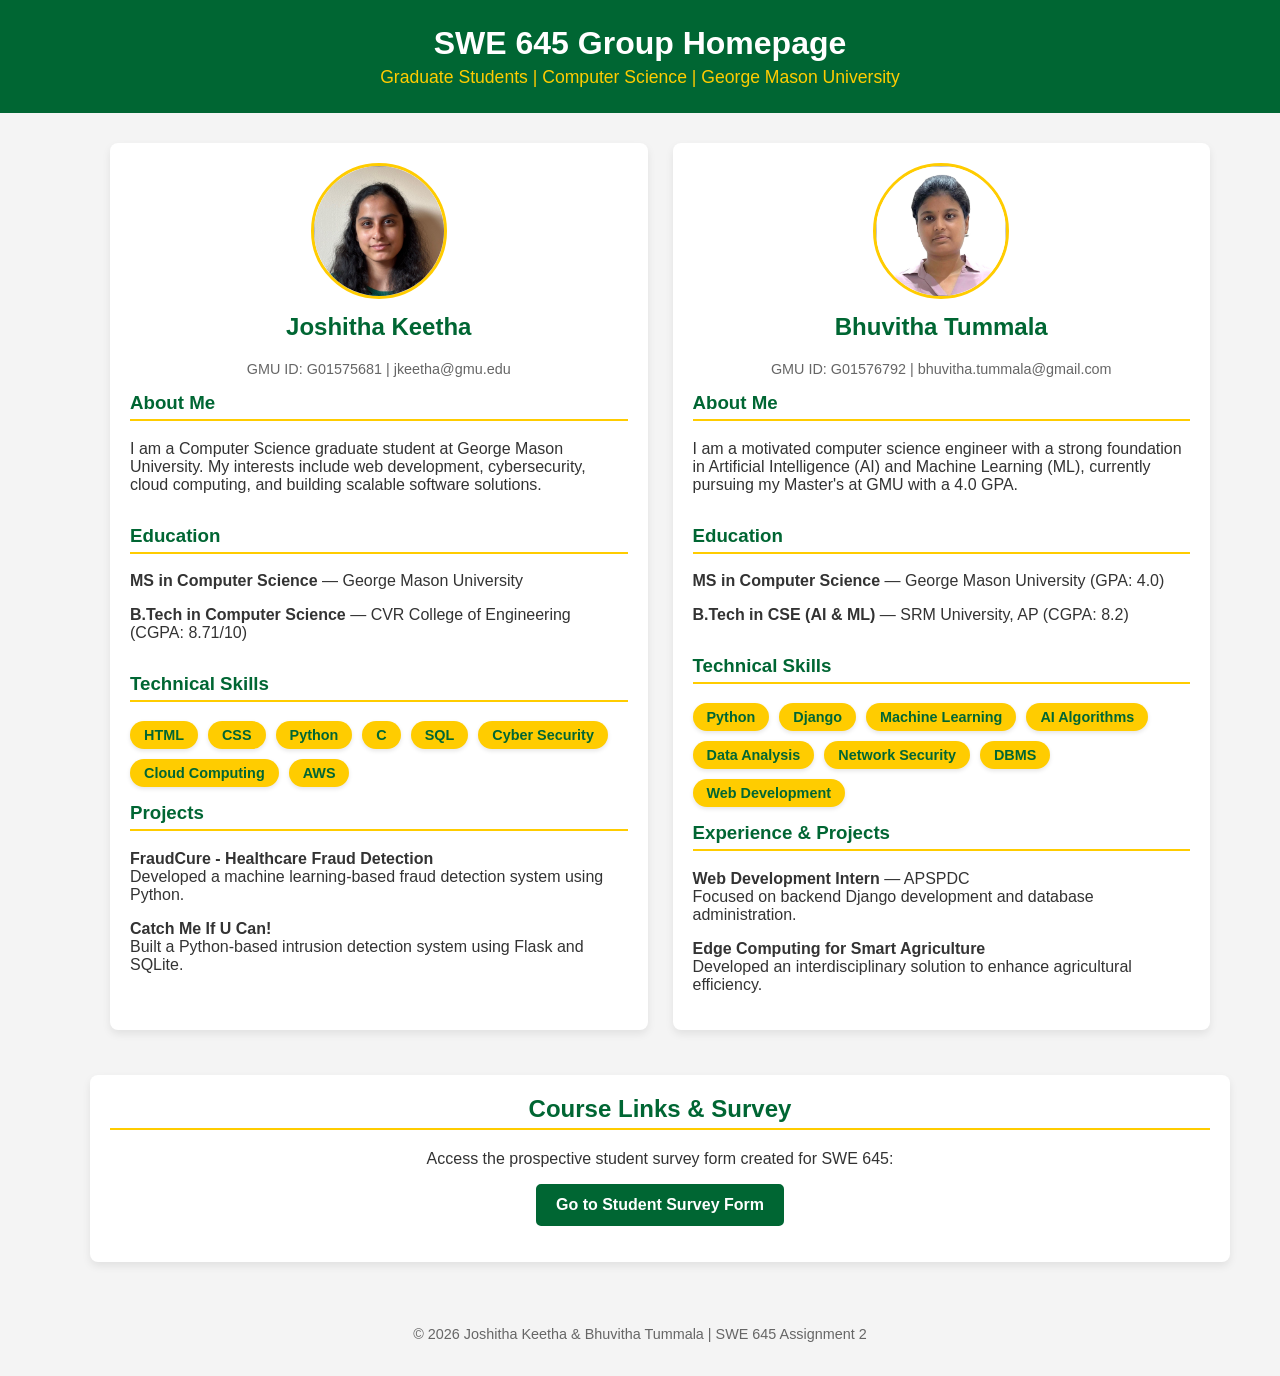
==== index.html @ d44f8e22 "Initial commit for HW2" ====
<!-- 
  Team Members: Joshitha Keetha (G01575681) & Bhuvitha Tummala (G01576792)
  Course: SWE-645
  Assignment: Assignment 2 - Group Project
  Purpose: Combined student homepage featuring both team members' profiles, 
           education, technical skills, projects, and a direct link to the Student Survey Form.
-->
<!DOCTYPE html>
<html lang="en">
<head>
  <meta charset="UTF-8">
  <meta name="viewport" content="width=device-width, initial-scale=1.0">
  <title>SWE 645 Group Homepage - Joshitha & Bhuvitha</title>
  <link rel="stylesheet" href="css/style.css">
  <style>
    /* Two-column layout for equal team member cards */
    .team-grid {
      display: grid;
      grid-template-columns: repeat(auto-fit, minmax(320px, 1fr));
      gap: 25px;
      width: 100%;
    }
  </style>
</head>
<body>

  <!-- Top Banner Header -->
  <header class="header-banner">
    <h1>SWE 645 Group Homepage</h1>
    <p>Graduate Students | Computer Science | George Mason University</p>
  </header>

  <!-- Main Container -->
  <main class="container" style="flex-direction: column; align-items: center;">

    <!-- Team Members Grid -->
    <div class="team-grid">

      <!-- ================= MEMBER 1: JOSHITHA KEETHA ================= -->
      <section class="card" style="display: flex; flex-direction: column; gap: 15px;">
        <div style="text-align: center;">
          <img src="images/profile.jpg" alt="Joshitha Keetha" style="width: 130px; height: 130px; border-radius: 50%; object-fit: cover; border: 3px solid var(--gmu-gold);">
          <h2 style="margin-top: 10px; border: none; padding: 0;">Joshitha Keetha</h2>
          <p style="margin: 0; color: #666; font-size: 0.9em;">GMU ID: G01575681 | jkeetha@gmu.edu</p>
        </div>

        <article>
          <h3>About Me</h3>
          <p>
            I am a Computer Science graduate student at George Mason University. My interests include web development, cybersecurity, cloud computing, and building scalable software solutions.
          </p>
        </article>

        <article>
          <h3>Education</h3>
          <p><strong>MS in Computer Science</strong> — George Mason University</p>
          <p><strong>B.Tech in Computer Science</strong> — CVR College of Engineering (CGPA: 8.71/10)</p>
        </article>

        <article>
          <h3>Technical Skills</h3>
          <div class="badge-container">
            <span class="badge">HTML</span>
            <span class="badge">CSS</span>
            <span class="badge">Python</span>
            <span class="badge">C</span>
            <span class="badge">SQL</span>
            <span class="badge">Cyber Security</span>
            <span class="badge">Cloud Computing</span>
            <span class="badge">AWS</span>
          </div>
        </article>

        <article>
          <h3>Projects</h3>
          <p><strong>FraudCure - Healthcare Fraud Detection</strong><br>Developed a machine learning-based fraud detection system using Python.</p>
          <p><strong>Catch Me If U Can!</strong><br>Built a Python-based intrusion detection system using Flask and SQLite.</p>
        </article>
      </section>

      <!-- ================= MEMBER 2: BHUVITHA TUMMALA ================= -->
      <section class="card" style="display: flex; flex-direction: column; gap: 15px;">
        <div style="text-align: center;">
          <img src="images/profile1.jpg" alt="Bhuvitha Tummala" style="width: 130px; height: 130px; border-radius: 50%; object-fit: cover; border: 3px solid var(--gmu-gold);">
          <h2 style="margin-top: 10px; border: none; padding: 0;">Bhuvitha Tummala</h2>
          <p style="margin: 0; color: #666; font-size: 0.9em;">GMU ID: G01576792 | bhuvitha.tummala@gmail.com</p>
        </div>

        <article>
          <h3>About Me</h3>
          <p>
            I am a motivated computer science engineer with a strong foundation in Artificial Intelligence (AI) and Machine Learning (ML), currently pursuing my Master's at GMU with a 4.0 GPA.
          </p>
        </article>

        <article>
          <h3>Education</h3>
          <p><strong>MS in Computer Science</strong> — George Mason University (GPA: 4.0)</p>
          <p><strong>B.Tech in CSE (AI & ML)</strong> — SRM University, AP (CGPA: 8.2)</p>
        </article>

        <article>
          <h3>Technical Skills</h3>
          <div class="badge-container">
            <span class="badge">Python</span>
            <span class="badge">Django</span>
            <span class="badge">Machine Learning</span>
            <span class="badge">AI Algorithms</span>
            <span class="badge">Data Analysis</span>
            <span class="badge">Network Security</span>
            <span class="badge">DBMS</span>
            <span class="badge">Web Development</span>
          </div>
        </article>

        <article>
          <h3>Experience & Projects</h3>
          <p><strong>Web Development Intern</strong> — APSPDC<br>Focused on backend Django development and database administration.</p>
          <p><strong>Edge Computing for Smart Agriculture</strong><br>Developed an interdisciplinary solution to enhance agricultural efficiency.</p>
        </article>
      </section>

    </div>

    <!-- Navigation Card linking to Survey -->
    <section class="card" style="width: 100%; max-width: 1100px; margin-top: 25px; text-align: center;">
      <h2>Course Links & Survey</h2>
      <p>Access the prospective student survey form created for SWE 645:</p>
      <p style="margin-top: 15px;">
        <a href="survey.html" class="gmu-btn">Go to Student Survey Form</a>
      </p>
    </section>

  </main>

  <footer style="text-align: center; padding: 20px; color: #666; font-size: 0.9em;">
    <p>&copy; 2026 Joshitha Keetha & Bhuvitha Tummala | SWE 645 Assignment 2</p>
  </footer>

</body>
</html>
---- css/style.css ----
/*
  Team Members: Joshitha Keetha (G01575681) & Bhuvitha Tummala (G01576792)
  Course: SWE 645
  Assignment: Assignment 2
  Purpose: Global GMU Green and Gold stylesheet for the web application.
*/

:root {
  --gmu-green: #006633;
  --gmu-gold: #FFCC00;
  --gmu-dark-green: #004d26;
  --bg-light: #f4f4f4;
  --text-color: #333333;
  --card-bg: #ffffff;
}

body {
  font-family: 'Segoe UI', Tahoma, Geneva, Verdana, sans-serif;
  background-color: var(--bg-light);
  color: var(--text-color);
  margin: 0;
  padding: 0;
}

/* Header Banner */
.header-banner {
  background-color: var(--gmu-green);
  color: #ffffff;
  text-align: center;
  padding: 25px 10px;
}

.header-banner h1 {
  margin: 0;
  font-size: 2em;
}

.header-banner p {
  margin: 5px 0 0 0;
  font-size: 1.1em;
  color: var(--gmu-gold);
}

/* Page Layout Container */
.container {
  display: flex;
  flex-wrap: wrap;
  max-width: 1100px;
  margin: 30px auto;
  gap: 20px;
  padding: 0 15px;
}

.left-column {
  flex: 1;
  min-width: 280px;
}

.right-column {
  flex: 2;
  min-width: 320px;
  display: flex;
  flex-direction: column;
  gap: 20px;
}

/* Card Styling */
.card {
  background-color: var(--card-bg);
  border-radius: 8px;
  padding: 20px;
  box-shadow: 0 4px 8px rgba(0, 0, 0, 0.08);
}

.card h2, .card h3 {
  color: var(--gmu-green);
  margin-top: 0;
  border-bottom: 2px solid var(--gmu-gold);
  padding-bottom: 5px;
}

/* Buttons with GMU Hover Effect */
.gmu-btn {
  display: inline-block;
  background-color: var(--gmu-green);
  color: #ffffff;
  padding: 10px 18px;
  text-decoration: none;
  border-radius: 5px;
  font-weight: bold;
  border: 2px solid var(--gmu-green);
  cursor: pointer;
  transition: background-color 0.3s ease, color 0.3s ease, border-color 0.3s ease;
}

.gmu-btn:hover {
  background-color: var(--gmu-gold);
  color: var(--gmu-green);
  border-color: var(--gmu-gold);
}

.gmu-btn-cancel {
  background-color: #d9534f;
  color: #ffffff;
  border: 2px solid #d9534f;
}

.gmu-btn-cancel:hover {
  background-color: #c9302c;
  border-color: #c9302c;
  color: #ffffff;
}

/* Tech Badges */
.badge-container {
  display: flex;
  flex-wrap: wrap;
  gap: 10px;
}

.badge {
  background-color: var(--gmu-gold);
  color: var(--gmu-green);
  font-weight: bold;
  padding: 6px 14px;
  border-radius: 15px;
  font-size: 0.9em;
  box-shadow: 0 2px 4px rgba(0,0,0,0.1);
}

/* Form Controls */
.form-group {
  margin-bottom: 15px;
}

.form-group label {
  display: block;
  font-weight: bold;
  margin-bottom: 5px;
  color: var(--gmu-green);
}

.form-control {
  width: 100%;
  padding: 8px 10px;
  border: 1px solid #ccc;
  border-radius: 4px;
  box-sizing: border-box;
}

.form-control:focus {
  border-color: var(--gmu-green);
  outline: none;
}

.checkbox-group, .radio-group {
  display: flex;
  flex-wrap: wrap;
  gap: 15px;
  margin-top: 5px;
}

.checkbox-group label, .radio-group label {
  font-weight: normal;
  color: var(--text-color);
  cursor: pointer;
}
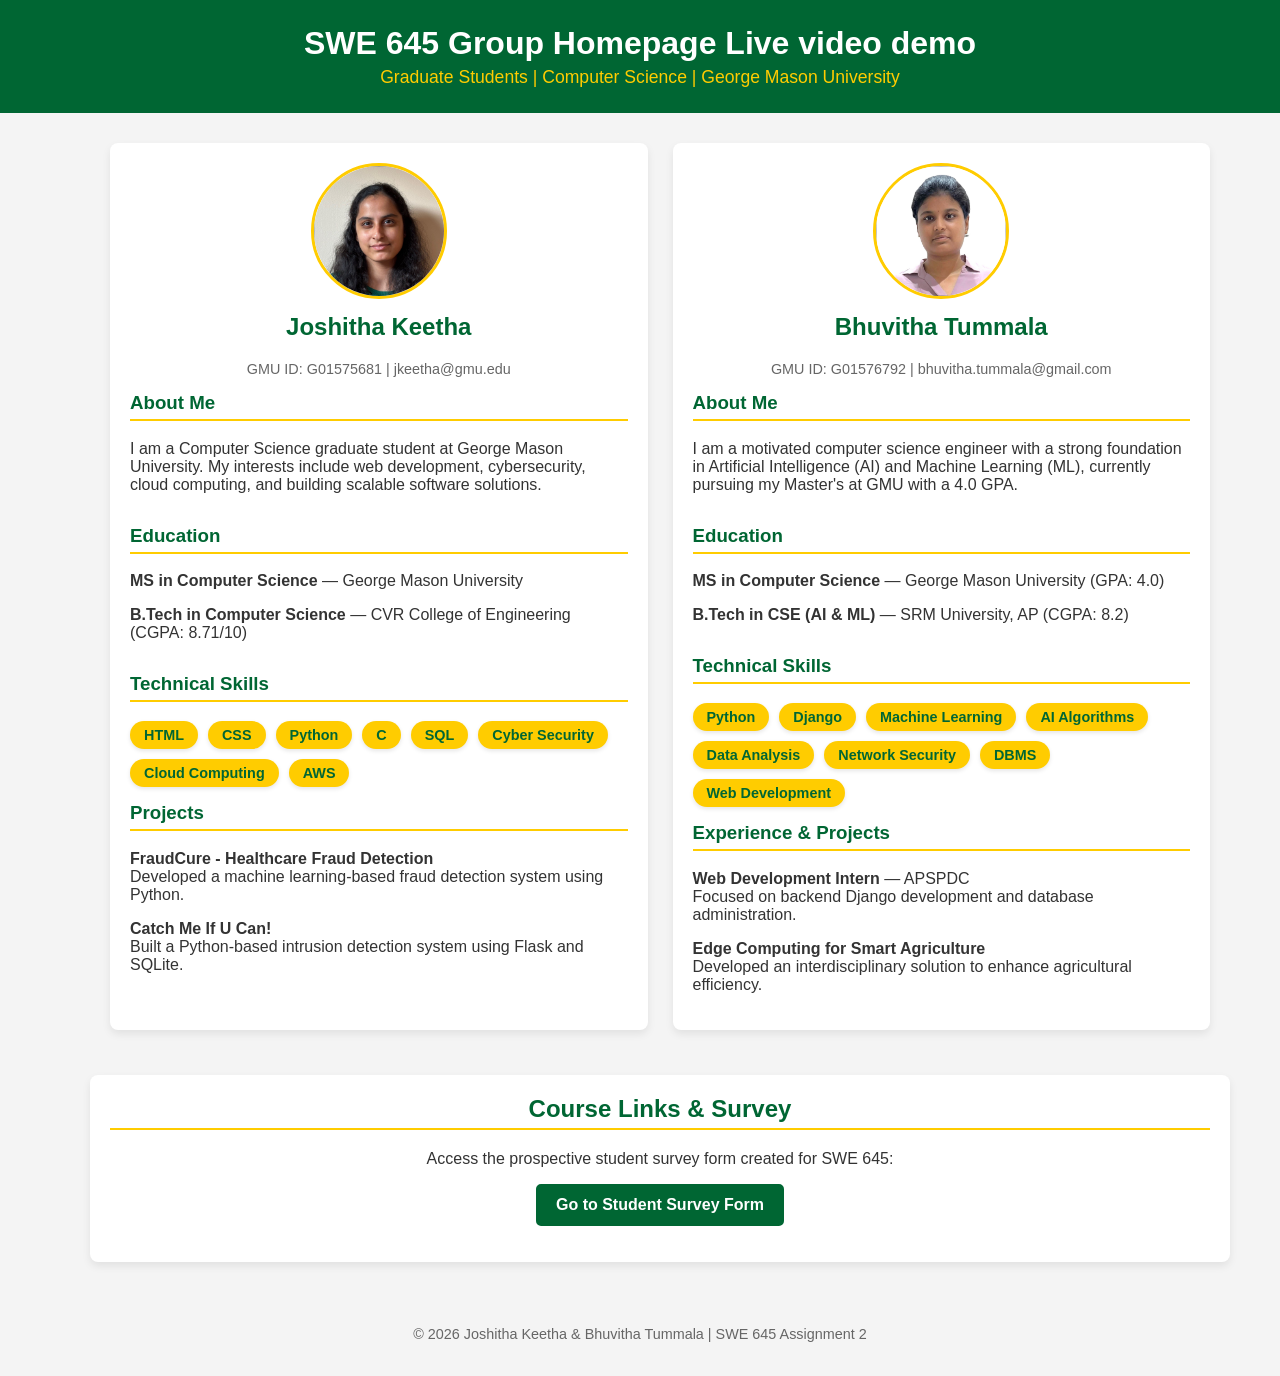
==== commit 538c0eef: "Update index.html" ====
--- a/index.html
+++ b/index.html
@@ -2,7 +2,7 @@
   Team Members: Joshitha Keetha (G01575681) & Bhuvitha Tummala (G01576792)
   Course: SWE-645
   Assignment: Assignment 2 - Group Project
-  Purpose: Combined student homepage featuring both team members' profiles, 
+  Purpose: This is a Combined student homepage featuring both team members' profiles, 
            education, technical skills, projects, and a direct link to the Student Survey Form.
 -->
 <!DOCTYPE html>
@@ -10,7 +10,7 @@
 <head>
   <meta charset="UTF-8">
   <meta name="viewport" content="width=device-width, initial-scale=1.0">
-  <title>SWE 645 Group Homepage - Joshitha & Bhuvitha</title>
+  <title>SWE 645 Group Homepage - Joshitha & Bhuvitha </title>
   <link rel="stylesheet" href="css/style.css">
   <style>
     /* Two-column layout for equal team member cards */
@@ -26,7 +26,7 @@
 
   <!-- Top Banner Header -->
   <header class="header-banner">
-    <h1>SWE 645 Group Homepage</h1>
+    <h1>SWE 645 Group Homepage  Live video demo</h1>
     <p>Graduate Students | Computer Science | George Mason University</p>
   </header>
 
@@ -138,4 +138,4 @@
   </footer>
 
 </body>
-</html>+</html>
--- a/css/style.css
+++ b/css/style.css
@@ -1,8 +1,7 @@
 /*
   Team Members: Joshitha Keetha (G01575681) & Bhuvitha Tummala (G01576792)
   Course: SWE 645
-  Assignment: Assignment 2
-  Purpose: Global GMU Green and Gold stylesheet for the web application.
+  Purpose: This is the Global GMU Green and Gold stylesheet for the web application.
 */
 
 :root {
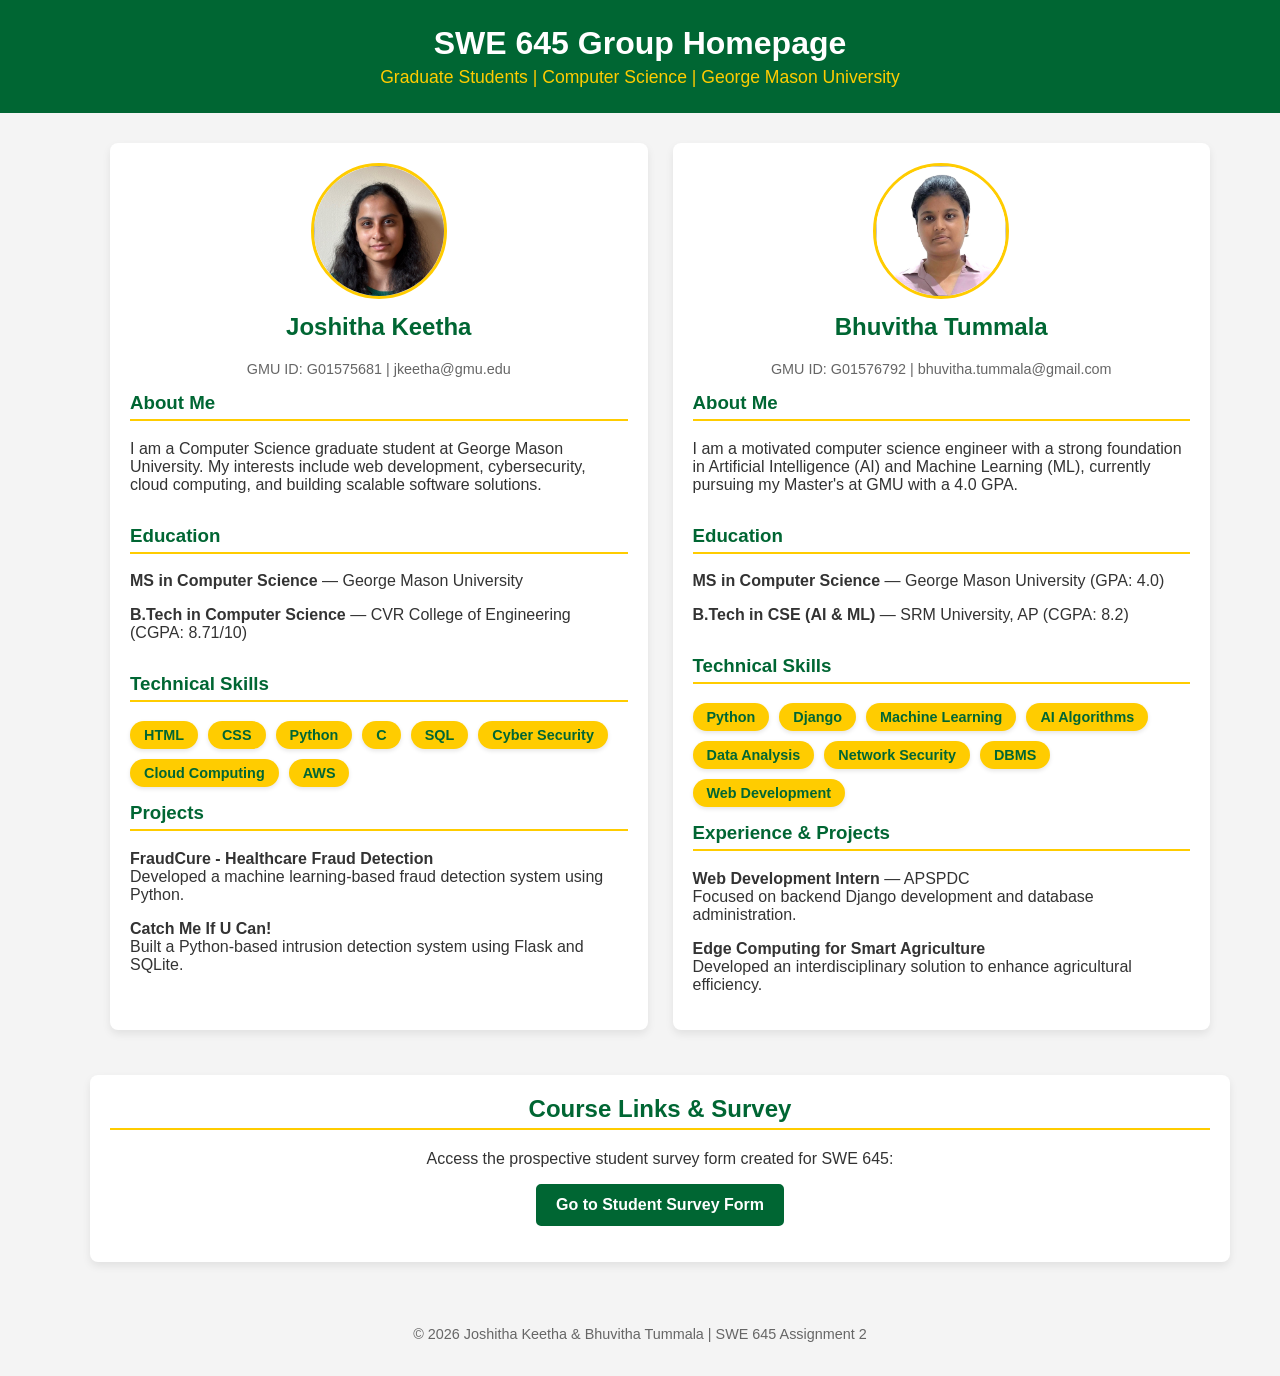
==== commit e03f0e19: "Update index.html" ====
--- a/index.html
+++ b/index.html
@@ -26,7 +26,7 @@
 
   <!-- Top Banner Header -->
   <header class="header-banner">
-    <h1>SWE 645 Group Homepage  Live video demo</h1>
+    <h1>SWE 645 Group Homepage </h1>
     <p>Graduate Students | Computer Science | George Mason University</p>
   </header>
 
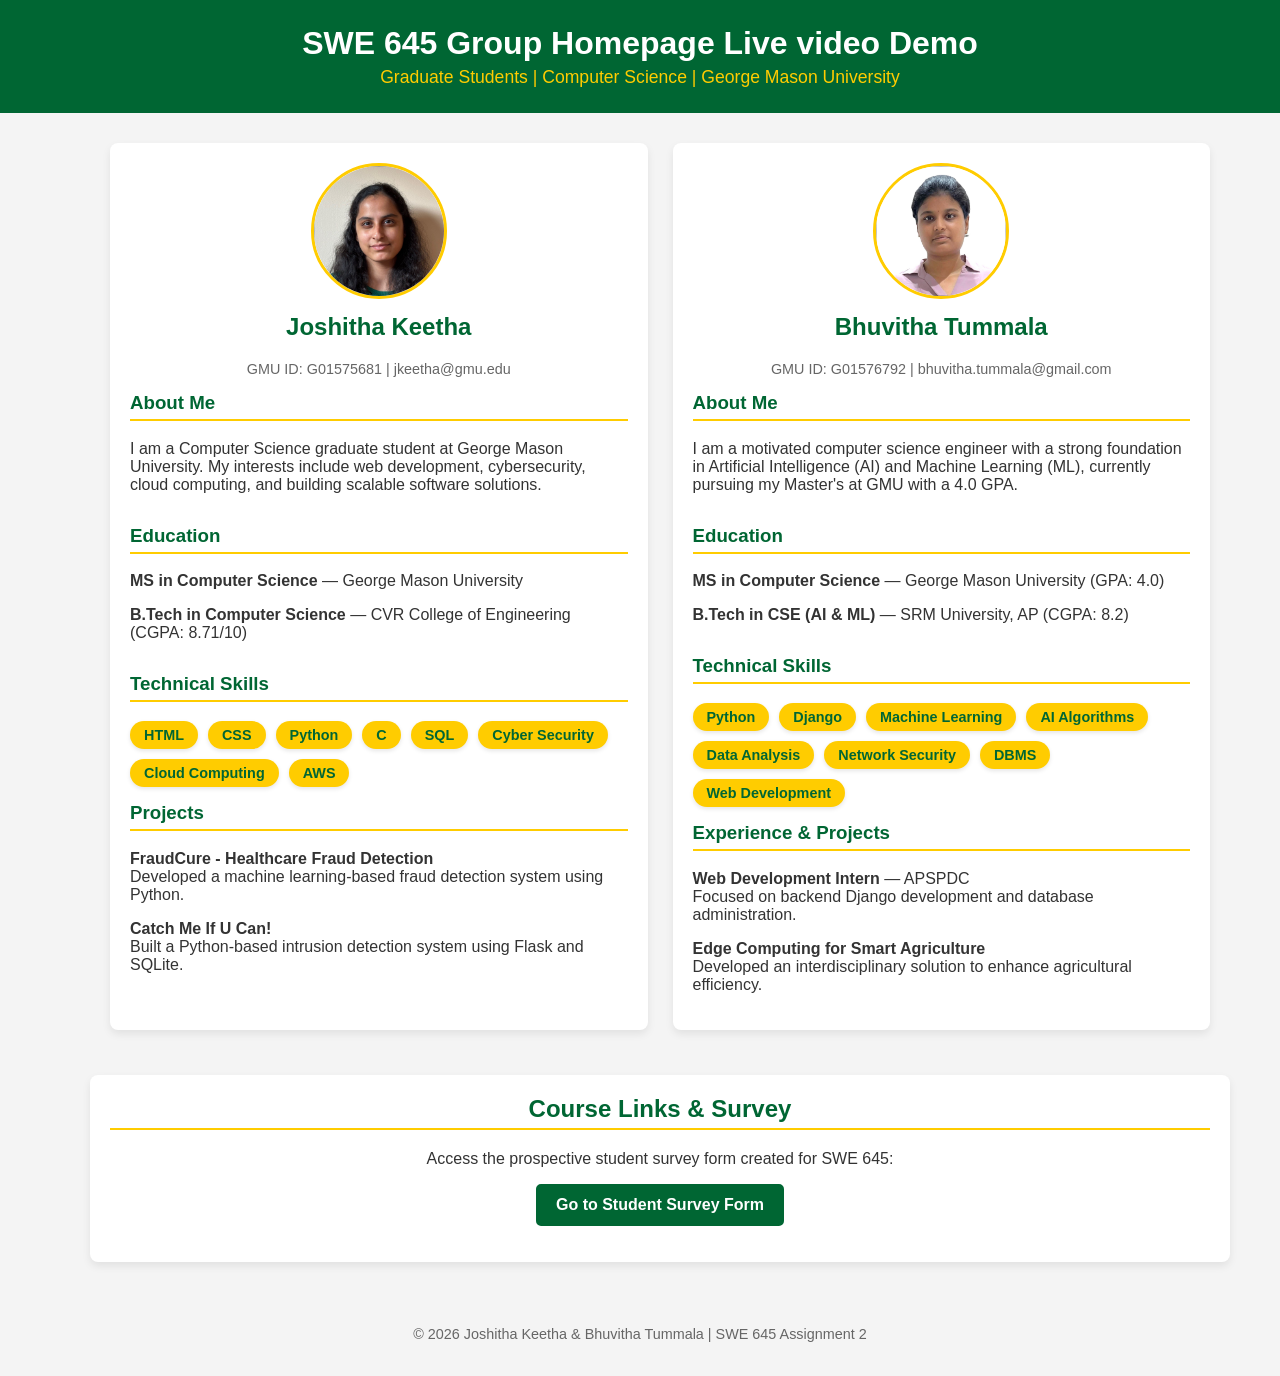
==== commit e2bfca77: "Update index.html" ====
--- a/index.html
+++ b/index.html
@@ -26,7 +26,7 @@
 
   <!-- Top Banner Header -->
   <header class="header-banner">
-    <h1>SWE 645 Group Homepage </h1>
+    <h1>SWE 645 Group Homepage Live video Demo </h1>
     <p>Graduate Students | Computer Science | George Mason University</p>
   </header>
 
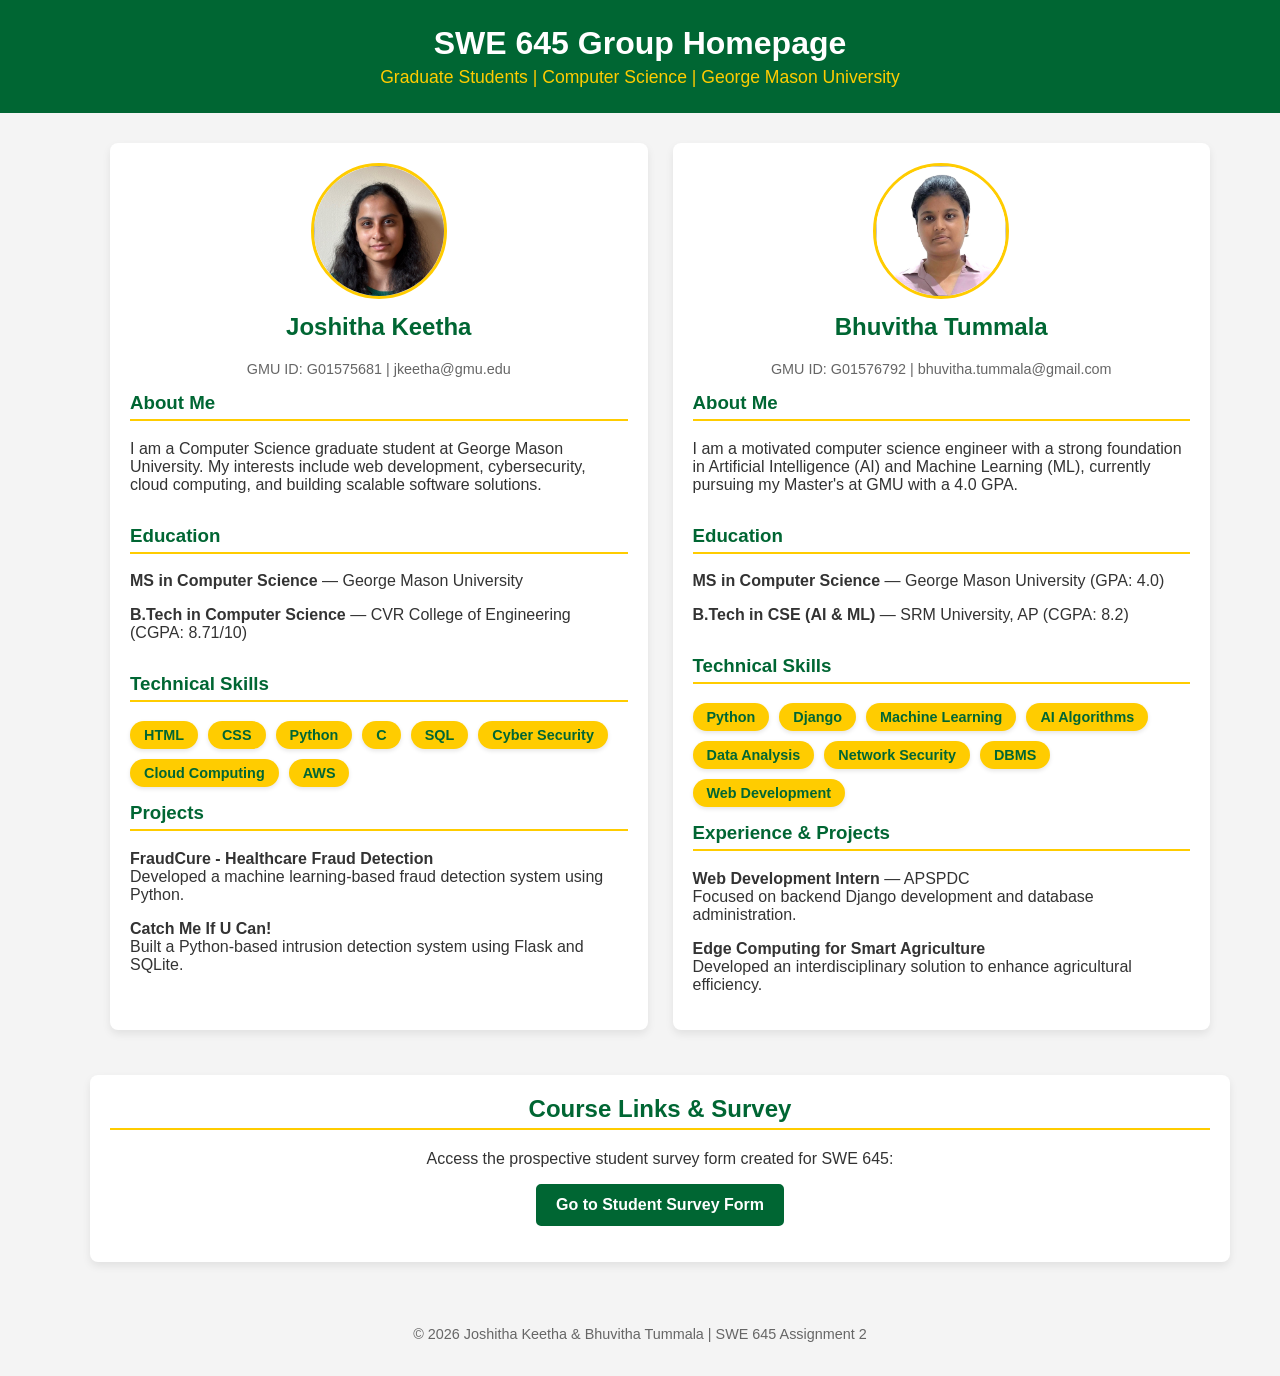
==== commit 77ecf3ce: "Update index.html" ====
--- a/index.html
+++ b/index.html
@@ -26,7 +26,7 @@
 
   <!-- Top Banner Header -->
   <header class="header-banner">
-    <h1>SWE 645 Group Homepage Live video Demo </h1>
+    <h1>SWE 645 Group Homepage  </h1>
     <p>Graduate Students | Computer Science | George Mason University</p>
   </header>
 
